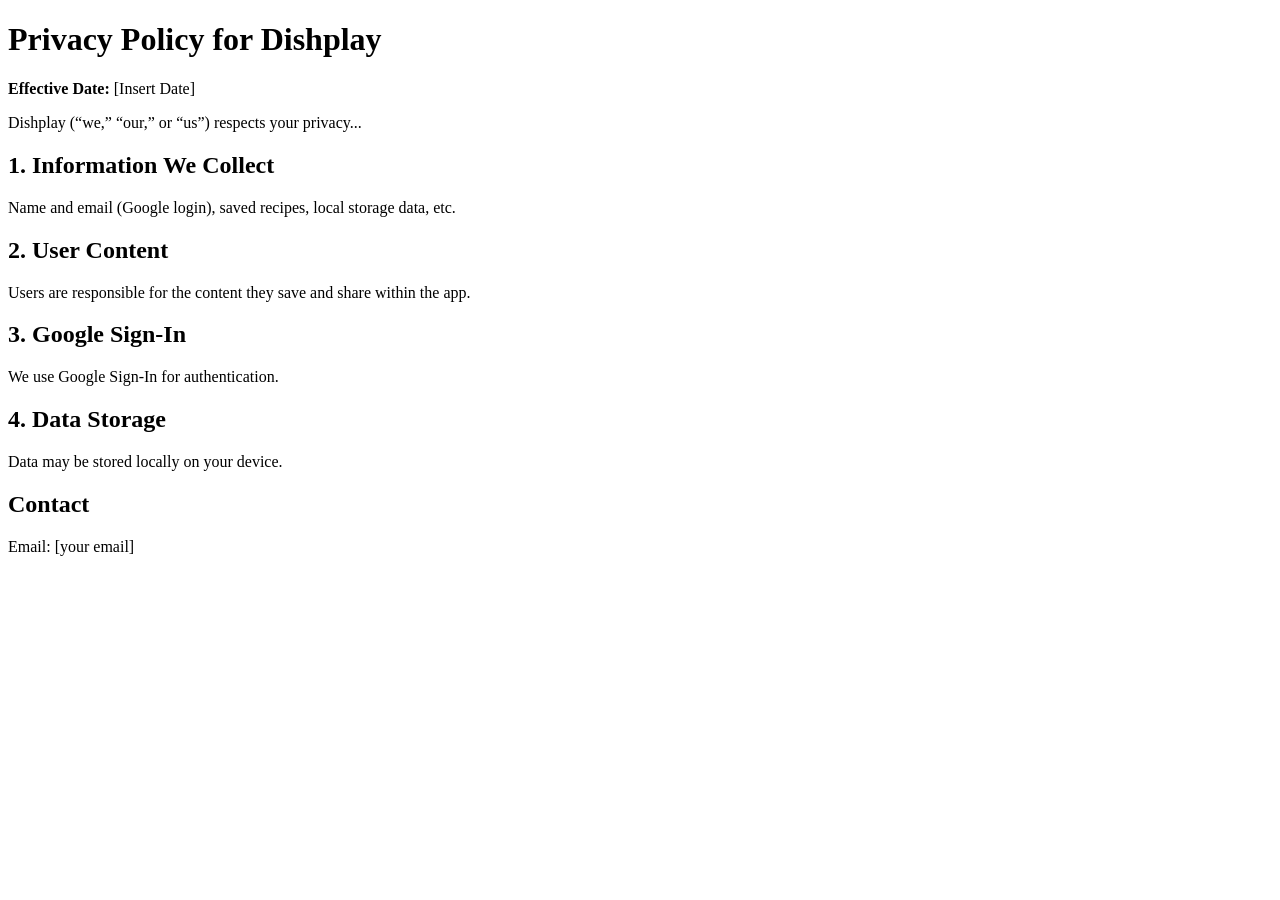
==== index.html @ d3bc3249 "Create index.html" ====
<!DOCTYPE html>
<html lang="en">
<head>
  <meta charset="UTF-8">
  <title>Dishplay Privacy Policy</title>
</head>
<body>
  <h1>Privacy Policy for Dishplay</h1>
  <p><strong>Effective Date:</strong> [Insert Date]</p>

  <p>Dishplay (“we,” “our,” or “us”) respects your privacy...</p>

  <h2>1. Information We Collect</h2>
  <p>Name and email (Google login), saved recipes, local storage data, etc.</p>

  <h2>2. User Content</h2>
  <p>Users are responsible for the content they save and share within the app.</p>

  <h2>3. Google Sign-In</h2>
  <p>We use Google Sign-In for authentication.</p>

  <h2>4. Data Storage</h2>
  <p>Data may be stored locally on your device.</p>

  <h2>Contact</h2>
  <p>Email: [your email]</p>
</body>
</html>
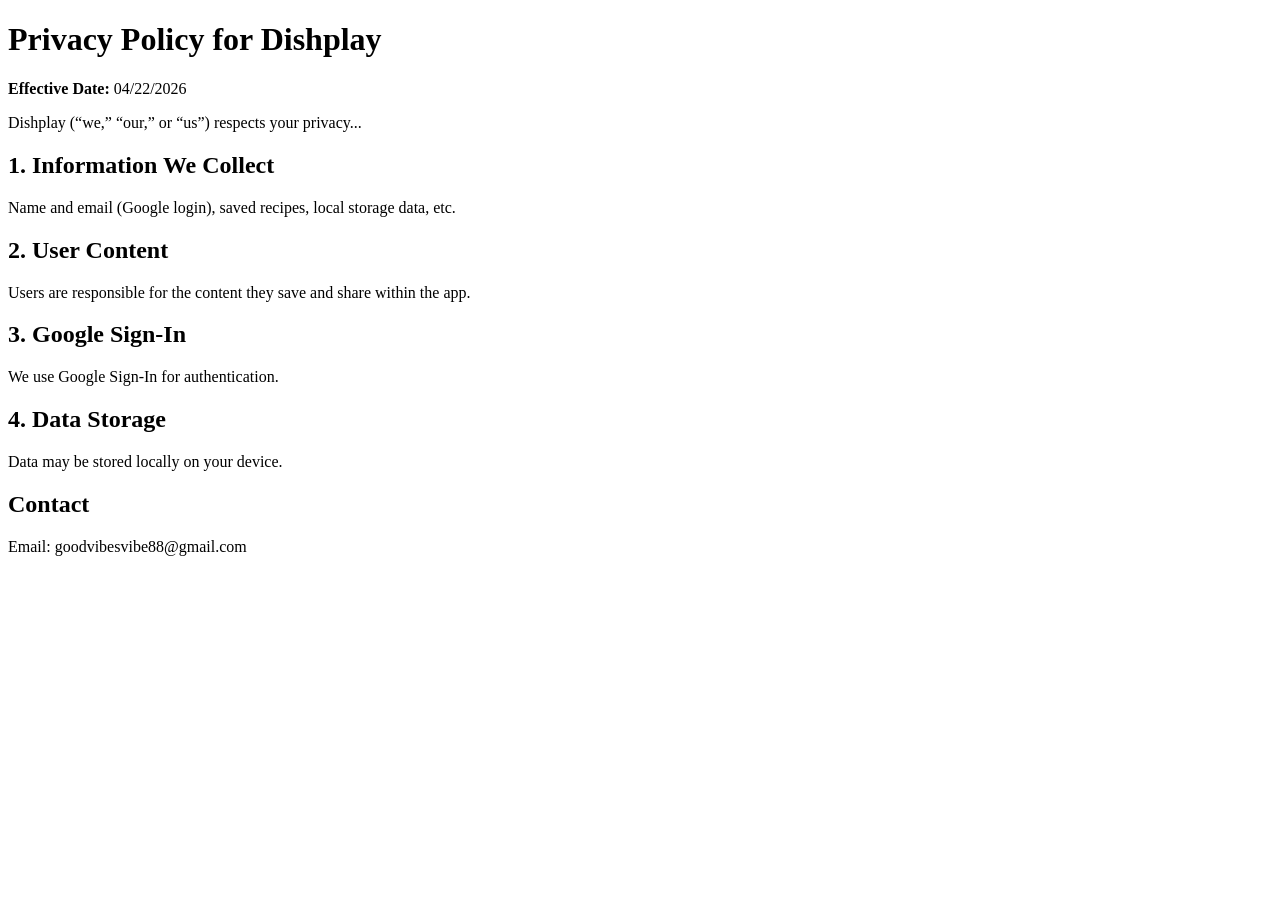
==== commit a91baf32: "Update index.html" ====
--- a/index.html
+++ b/index.html
@@ -6,7 +6,7 @@
 </head>
 <body>
   <h1>Privacy Policy for Dishplay</h1>
-  <p><strong>Effective Date:</strong> [Insert Date]</p>
+  <p><strong>Effective Date:</strong> 04/22/2026 </p>
 
   <p>Dishplay (“we,” “our,” or “us”) respects your privacy...</p>
 
@@ -23,6 +23,6 @@
   <p>Data may be stored locally on your device.</p>
 
   <h2>Contact</h2>
-  <p>Email: [your email]</p>
+  <p>Email: goodvibesvibe88@gmail.com</p>
 </body>
 </html>
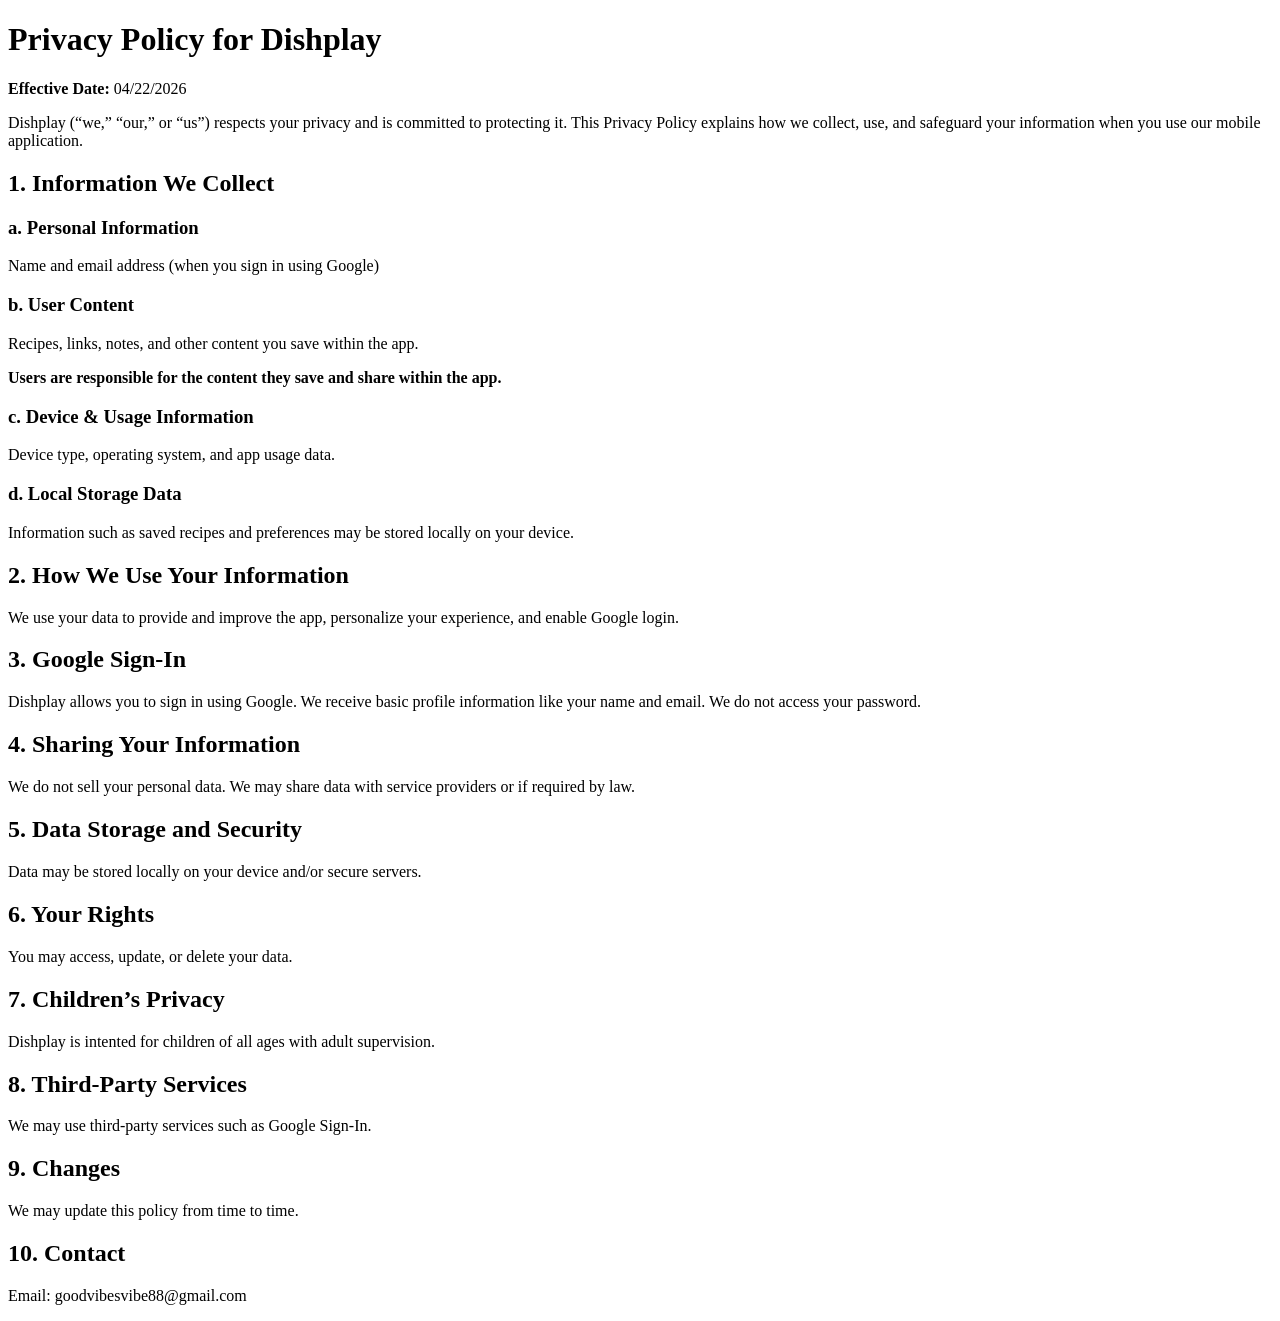
==== commit 862749c5: "Update index.html" ====
--- a/index.html
+++ b/index.html
@@ -5,24 +5,53 @@
   <title>Dishplay Privacy Policy</title>
 </head>
 <body>
-  <h1>Privacy Policy for Dishplay</h1>
-  <p><strong>Effective Date:</strong> 04/22/2026 </p>
 
-  <p>Dishplay (“we,” “our,” or “us”) respects your privacy...</p>
+<h1>Privacy Policy for Dishplay</h1>
+<p><strong>Effective Date:</strong> 04/22/2026</p>
 
-  <h2>1. Information We Collect</h2>
-  <p>Name and email (Google login), saved recipes, local storage data, etc.</p>
+<p>Dishplay (“we,” “our,” or “us”) respects your privacy and is committed to protecting it. This Privacy Policy explains how we collect, use, and safeguard your information when you use our mobile application.</p>
 
-  <h2>2. User Content</h2>
-  <p>Users are responsible for the content they save and share within the app.</p>
+<h2>1. Information We Collect</h2>
 
-  <h2>3. Google Sign-In</h2>
-  <p>We use Google Sign-In for authentication.</p>
+<h3>a. Personal Information</h3>
+<p>Name and email address (when you sign in using Google)</p>
 
-  <h2>4. Data Storage</h2>
-  <p>Data may be stored locally on your device.</p>
+<h3>b. User Content</h3>
+<p>Recipes, links, notes, and other content you save within the app.</p>
+<p><strong>Users are responsible for the content they save and share within the app.</strong></p>
 
-  <h2>Contact</h2>
-  <p>Email: goodvibesvibe88@gmail.com</p>
+<h3>c. Device & Usage Information</h3>
+<p>Device type, operating system, and app usage data.</p>
+
+<h3>d. Local Storage Data</h3>
+<p>Information such as saved recipes and preferences may be stored locally on your device.</p>
+
+<h2>2. How We Use Your Information</h2>
+<p>We use your data to provide and improve the app, personalize your experience, and enable Google login.</p>
+
+<h2>3. Google Sign-In</h2>
+<p>Dishplay allows you to sign in using Google. We receive basic profile information like your name and email. We do not access your password.</p>
+
+<h2>4. Sharing Your Information</h2>
+<p>We do not sell your personal data. We may share data with service providers or if required by law.</p>
+
+<h2>5. Data Storage and Security</h2>
+<p>Data may be stored locally on your device and/or secure servers.</p>
+
+<h2>6. Your Rights</h2>
+<p>You may access, update, or delete your data.</p>
+
+<h2>7. Children’s Privacy</h2>
+<p>Dishplay is intented for children of all ages with adult supervision.</p>
+
+<h2>8. Third-Party Services</h2>
+<p>We may use third-party services such as Google Sign-In.</p>
+
+<h2>9. Changes</h2>
+<p>We may update this policy from time to time.</p>
+
+<h2>10. Contact</h2>
+<p>Email: goodvibesvibe88@gmail.com</p>
+
 </body>
 </html>
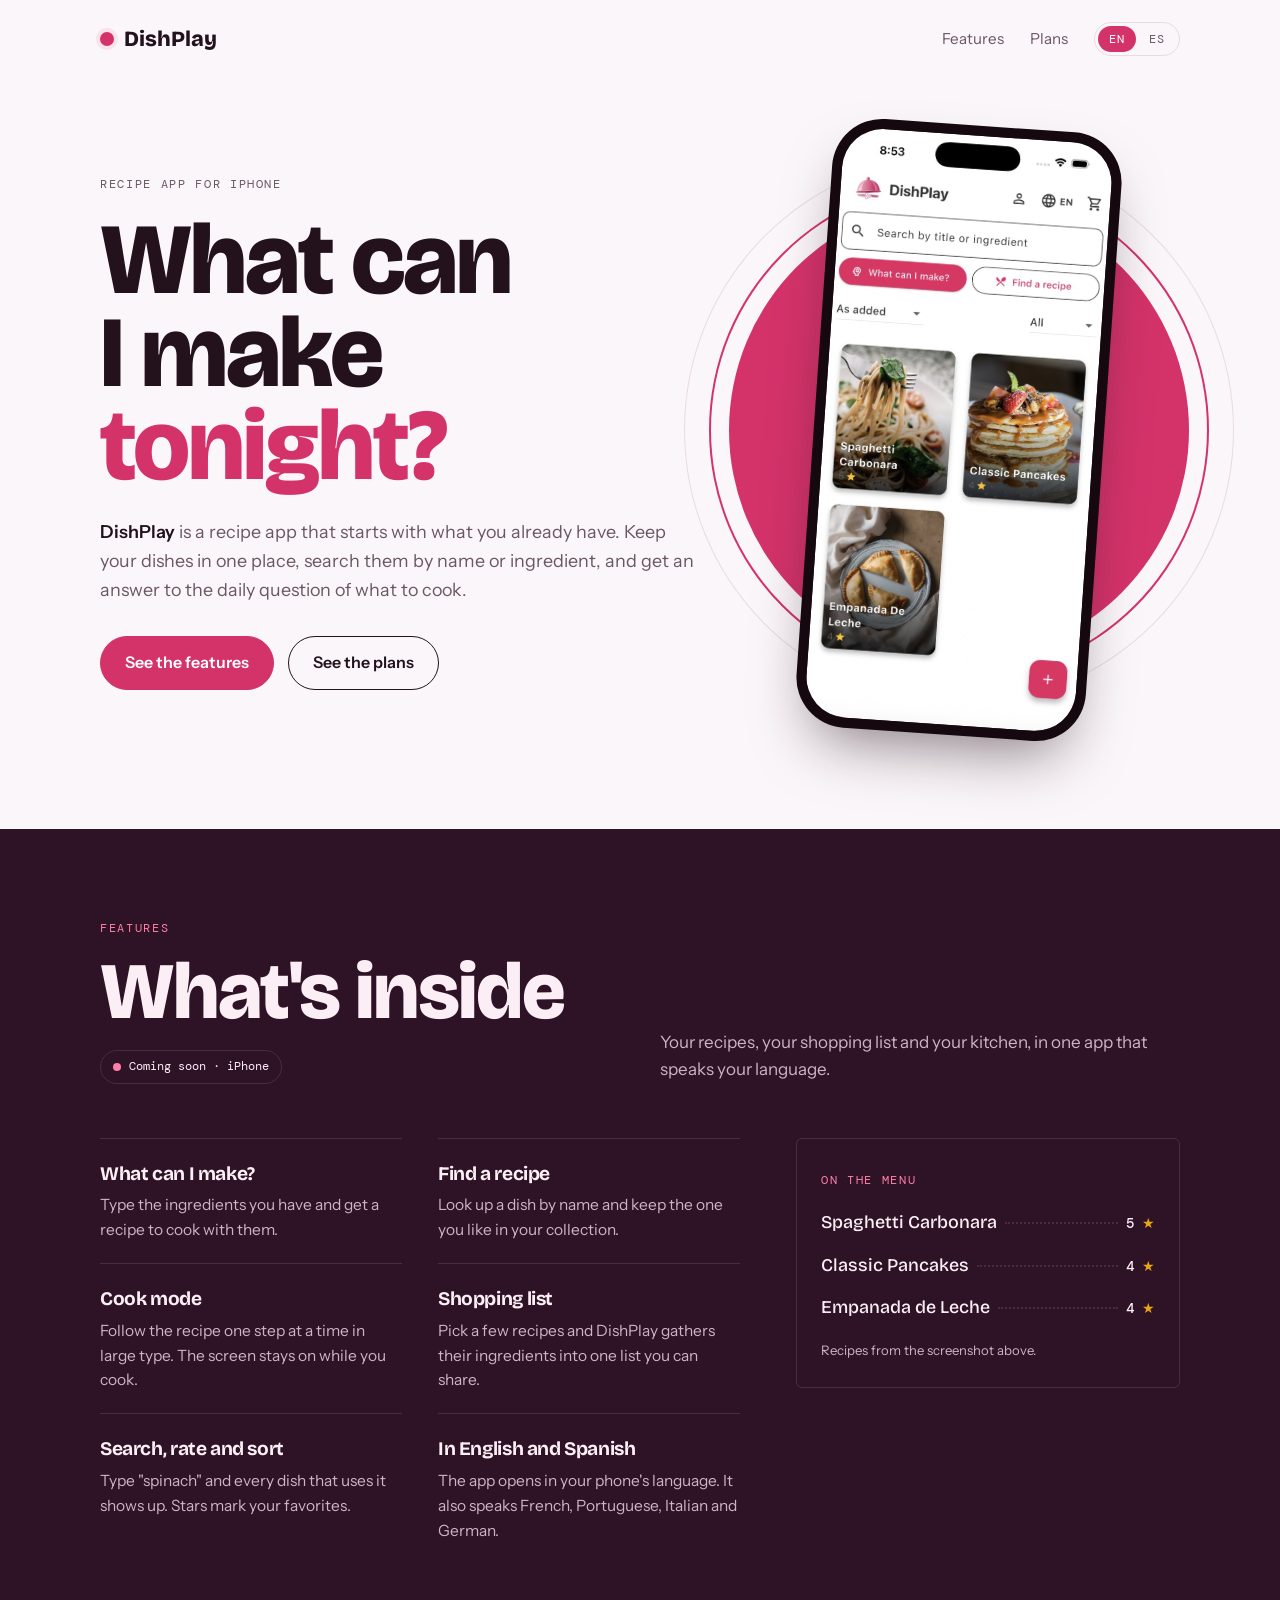
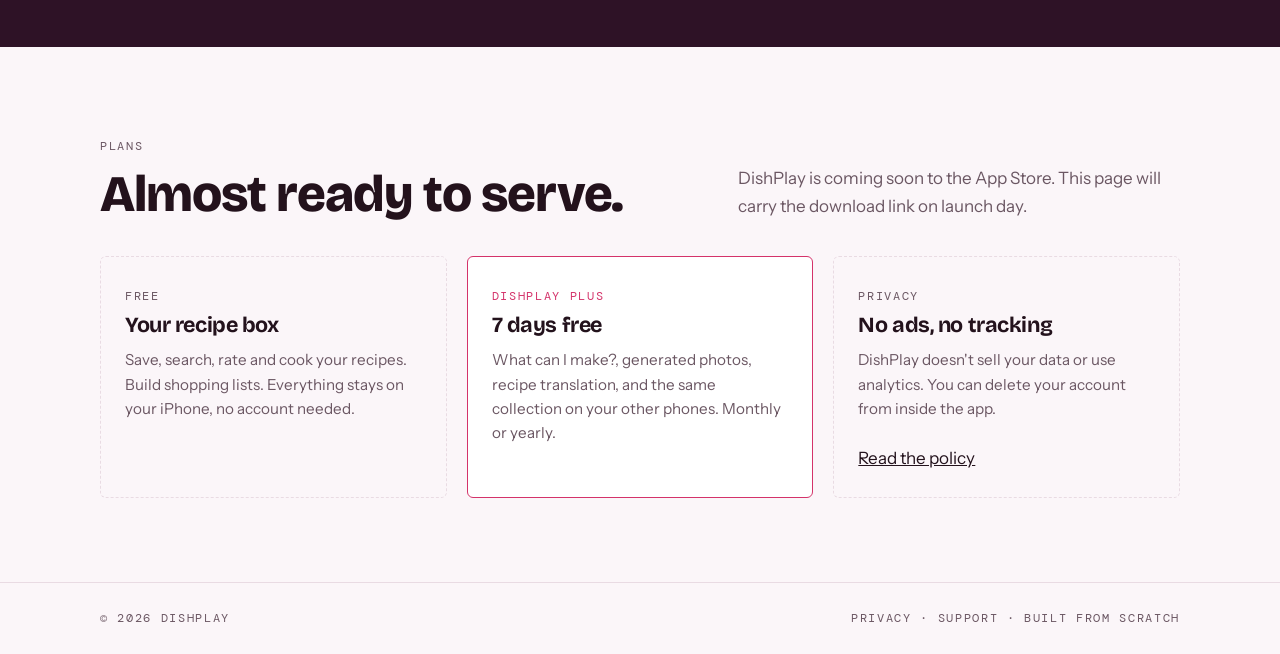
==== commit e033c7e9: "Replace old privacy page with the DishPlay website Home, privacy and support pages in English and Sp" ====
--- a/index.html
+++ b/index.html
@@ -1,57 +1,256 @@
-<!DOCTYPE html>
+<!doctype html>
 <html lang="en">
 <head>
-  <meta charset="UTF-8">
-  <title>Dishplay Privacy Policy</title>
+<meta charset="utf-8">
+<meta name="viewport" content="width=device-width,initial-scale=1,viewport-fit=cover">
+<title>DishPlay: what can I make tonight?</title>
+<meta name="description" content="DishPlay is a bilingual recipe app for iPhone. Keep your dishes in one place, turn the ingredients you have into a recipe, and cook step by step in English or Spanish.">
+<meta property="og:type" content="website">
+<meta property="og:title" content="DishPlay: what can I make tonight?">
+<meta property="og:description" content="A recipe app for iPhone that starts with what you already have. In English and Spanish.">
+<meta property="og:image" content="dishplay.jpg">
+<meta name="twitter:card" content="summary_large_image">
+<meta name="theme-color" content="#D4336A">
+<link rel="icon" type="image/png" href="icon.png">
+<link rel="apple-touch-icon" href="icon.png">
+<link rel="preconnect" href="https://fonts.googleapis.com">
+<link rel="stylesheet" href="https://fonts.googleapis.com/css2?family=Bricolage+Grotesque:opsz,wght@12..96,500;12..96,700;12..96,800&family=Instrument+Sans:wght@400;500;600&family=DM+Mono:wght@400;500&display=swap">
+<style>
+html{scroll-padding-top:env(safe-area-inset-top,0px)}
+body{margin:0;padding:0}
+img{max-width:100%}
+[hidden]{display:none!important}
+</style>
+<style>
+/* Layout: a kitchen pass. Hero plates the phone on a rim-ringed plate; a dark plum band serves the featured app; open tickets wait below. */
+:root{
+  --bg:#FBF6F9; --surface:#FFFFFF; --ink:#23121C; --muted:#6B5763; --line:#E9DBE3;
+  --accent:#D4336A; --accent-soft:#FBE3EC; --on-accent:#FFFFFF; --star:#E9A70F;
+  --band:#2E1226; --band-ink:#FBEFF5; --band-muted:#CDB3C3; --band-line:#4D2A43; --band-accent:#FF7FA8;
+  --bezel:#15090F;
+  --display:"Bricolage Grotesque","Arial Narrow",system-ui,sans-serif;
+  --body:"Instrument Sans",system-ui,-apple-system,"Segoe UI",sans-serif;
+  --mono:"DM Mono",ui-monospace,Menlo,monospace;
+}
+@media (prefers-color-scheme: dark){ :root:not([data-theme="light"]){
+  --bg:#160B13; --surface:#21131C; --ink:#F7ECF2; --muted:#B79FAE; --line:#3A2633;
+  --accent:#F0588A; --accent-soft:#3A1528; --on-accent:#1B0A12; --star:#F5BD3A;
+  --band:#26101F; --band-ink:#FBEFF5; --band-muted:#C9AEBE; --band-line:#45263B; --band-accent:#FF7FA8;
+  --bezel:#070305; color-scheme:dark } }
+:root[data-theme="dark"]{
+  --bg:#160B13; --surface:#21131C; --ink:#F7ECF2; --muted:#B79FAE; --line:#3A2633;
+  --accent:#F0588A; --accent-soft:#3A1528; --on-accent:#1B0A12; --star:#F5BD3A;
+  --band:#26101F; --band-ink:#FBEFF5; --band-muted:#C9AEBE; --band-line:#45263B; --band-accent:#FF7FA8;
+  --bezel:#070305; color-scheme:dark }
+
+*{box-sizing:border-box}
+body{background:var(--bg);color:var(--ink);font-family:var(--body);font-size:17px;line-height:1.6;-webkit-font-smoothing:antialiased}
+a{color:inherit}
+a:focus-visible{outline:3px solid var(--accent);outline-offset:3px;border-radius:6px}
+.wrap{max-width:1120px;margin-inline:auto;padding-left:max(20px,env(safe-area-inset-left,0px));padding-right:max(20px,env(safe-area-inset-right,0px))}
+.label{font-family:var(--mono);font-size:.74rem;letter-spacing:.14em;text-transform:uppercase;color:var(--muted)}
+h1,h2,h3{font-family:var(--display);text-wrap:balance;margin:0;letter-spacing:-.02em}
+
+/* nav */
+.nav{display:flex;align-items:center;justify-content:space-between;gap:16px;padding-block:22px;flex-wrap:wrap}
+.mark{font-family:var(--display);font-weight:800;font-size:1.35rem;text-decoration:none;display:flex;align-items:center;gap:10px}
+.mark i{width:14px;height:14px;border-radius:50%;background:var(--accent);box-shadow:0 0 0 4px var(--accent-soft)}
+.nav ul{display:flex;gap:26px;list-style:none;margin:0;padding:0;font-size:.95rem}
+.nav ul a{text-decoration:none;color:var(--muted)}
+.nav ul a:hover{color:var(--accent)}
+
+/* hero */
+.hero{display:grid;grid-template-columns:1.15fr .85fr;gap:40px;align-items:center;padding-block:36px 84px}
+.hero > *{min-width:0}
+.hero h1{font-size:clamp(2.9rem,8.2vw,6.3rem);line-height:.92;font-weight:800;margin-block:18px 26px}
+.hero h1 em{font-style:normal;color:var(--accent)}
+.hero p{max-width:34em;color:var(--muted);font-size:1.12rem;margin:0}
+.hero p strong{color:var(--ink);font-weight:600}
+.cta{display:flex;gap:14px;flex-wrap:wrap;margin-top:32px}
+.btn{font-weight:600;text-decoration:none;padding:13px 24px;border-radius:999px;border:1.5px solid var(--ink);font-size:1rem;transition:transform .15s}
+.btn:hover{transform:translateY(-2px)}
+.btn.fill{background:var(--accent);border-color:var(--accent);color:var(--on-accent)}
+
+.plate{position:relative;display:grid;place-items:center;padding-block:10px}
+.plate::before{content:"";position:absolute;width:min(108%,460px);aspect-ratio:1;border-radius:50%;
+  background:var(--accent);box-shadow:0 0 0 18px var(--bg),0 0 0 20px var(--accent),0 0 0 44px var(--bg),0 0 0 45px var(--line)}
+.phone{position:relative;width:min(290px,66vw);padding:10px;background:var(--bezel);border-radius:50px;transform:rotate(4deg);
+  box-shadow:0 30px 60px -20px rgba(35,18,28,.55)}
+.phone img{display:block;width:100%;aspect-ratio:643/1405;object-fit:cover;border-radius:41px}
+
+/* band */
+.band{background:var(--band);color:var(--band-ink)}
+.band .wrap{padding-block:84px}
+.band .label{color:var(--band-accent)}
+.band-head{display:grid;grid-template-columns:1fr 1fr;gap:40px;align-items:end;margin-bottom:54px}
+.band-head > *{min-width:0}
+.band h2{font-size:clamp(2.6rem,7vw,5rem);line-height:.95;font-weight:800;margin-top:14px}
+.band-head p{margin:0;color:var(--band-muted);max-width:32em}
+.chip{display:inline-flex;align-items:center;gap:8px;font-family:var(--mono);font-size:.78rem;border:1px solid var(--band-line);padding:6px 12px;border-radius:999px;margin-top:20px;color:var(--band-ink)}
+.chip::before{content:"";width:8px;height:8px;border-radius:50%;background:var(--band-accent)}
+.cols{display:grid;grid-template-columns:1.25fr .75fr;gap:56px}
+.cols > *{min-width:0}
+.feats{display:grid;grid-template-columns:1fr 1fr;gap:0 36px;list-style:none;margin:0;padding:0}
+.feats li{padding-block:20px;border-top:1px solid var(--band-line)}
+.feats h3{font-size:1.2rem;font-weight:700;margin-bottom:4px}
+.feats p{margin:0;color:var(--band-muted);font-size:.97rem}
+.menu{border:1px solid var(--band-line);border-radius:6px;padding:26px 24px;align-self:start}
+.menu ol{list-style:none;margin:16px 0 0;padding:0;display:grid;gap:14px}
+.menu li{display:flex;align-items:baseline;gap:8px;font-family:var(--display);font-weight:500;font-size:1.12rem}
+.menu li::after{content:"";order:1;flex:1;border-bottom:2px dotted var(--band-line);transform:translateY(-4px);min-width:16px}
+.menu li span{order:2;font-family:var(--mono);font-size:.9rem;white-space:nowrap}
+.menu li span b{color:var(--star);font-weight:400}
+.menu small{display:block;margin-top:18px;color:var(--band-muted);font-size:.82rem}
+
+/* prep */
+.prep{padding-block:84px}
+.sec-head{display:flex;justify-content:space-between;align-items:end;gap:24px;flex-wrap:wrap}
+.sec-head h2{font-size:clamp(2rem,5vw,3.2rem);font-weight:800;line-height:1;margin-top:10px}
+.sec-head p{margin:0;color:var(--muted);max-width:26em}
+.tickets{display:grid;grid-template-columns:repeat(3,1fr);gap:20px}
+.ticket{border:1.5px dashed var(--line);border-radius:6px;padding:24px;min-height:190px;display:flex;flex-direction:column;justify-content:space-between;gap:24px;min-width:0}
+.ticket h3{font-size:1.35rem;font-weight:700}
+.ticket p{margin:6px 0 0;color:var(--muted);font-size:.95rem}
+.ticket.live{border:1.5px solid var(--accent);background:var(--surface);text-decoration:none}
+.ticket.live .label{color:var(--accent)}
+
+/* about */
+.about{border-top:1px solid var(--line)}
+.about .wrap{padding-block:72px;display:grid;grid-template-columns:.8fr 1.2fr;gap:40px}
+.about .wrap > *{min-width:0}
+.about h2{font-size:clamp(1.8rem,4vw,2.6rem);font-weight:800;line-height:1.05;margin-top:10px}
+.about p{margin:0 0 1em;max-width:36em;color:var(--muted);font-size:1.08rem}
+.about p:first-child{color:var(--ink)}
+footer{border-top:1px solid var(--line)}
+footer .wrap{padding-block:26px;display:flex;justify-content:space-between;gap:12px;flex-wrap:wrap}
+
+@media (max-width:820px){
+  .hero,.band-head,.cols,.about .wrap{grid-template-columns:1fr}
+  .hero{padding-block:16px 96px;gap:72px}
+  .tickets{grid-template-columns:1fr}
+  .ticket{min-height:0}
+  .plate::before{width:min(92%,380px)}
+  .band .wrap,.prep{padding-block:60px}
+}
+@media (max-width:520px){ .feats{grid-template-columns:1fr} .nav ul{gap:18px} }
+@media (prefers-reduced-motion:reduce){ .btn{transition:none} }
+.nav ul{align-items:center}
+.lang{display:flex;border:1.5px solid var(--line);border-radius:999px;padding:3px;gap:2px}
+.lang button{font-family:var(--mono);font-size:.78rem;letter-spacing:.08em;border:0;background:transparent;color:var(--muted);padding:5px 11px;border-radius:999px;cursor:pointer}
+.lang button[aria-pressed="true"]{background:var(--accent);color:var(--on-accent)}
+.lang button:focus-visible{outline:3px solid var(--accent);outline-offset:2px}
+footer a{color:inherit;text-decoration:none}
+footer a:hover{color:var(--accent)}
+</style>
 </head>
 <body>
 
-<h1>Privacy Policy for Dishplay</h1>
-<p><strong>Effective Date:</strong> 04/22/2026</p>
-
-<p>Dishplay (“we,” “our,” or “us”) respects your privacy and is committed to protecting it. This Privacy Policy explains how we collect, use, and safeguard your information when you use our mobile application.</p>
-
-<h2>1. Information We Collect</h2>
-
-<h3>a. Personal Information</h3>
-<p>Name and email address (when you sign in using Google)</p>
-
-<h3>b. User Content</h3>
-<p>Recipes, links, notes, and other content you save within the app.</p>
-<p><strong>Users are responsible for the content they save and share within the app.</strong></p>
-
-<h3>c. Device & Usage Information</h3>
-<p>Device type, operating system, and app usage data.</p>
-
-<h3>d. Local Storage Data</h3>
-<p>Information such as saved recipes and preferences may be stored locally on your device.</p>
-
-<h2>2. How We Use Your Information</h2>
-<p>We use your data to provide and improve the app, personalize your experience, and enable Google login.</p>
-
-<h2>3. Google Sign-In</h2>
-<p>Dishplay allows you to sign in using Google. We receive basic profile information like your name and email. We do not access your password.</p>
-
-<h2>4. Sharing Your Information</h2>
-<p>We do not sell your personal data. We may share data with service providers or if required by law.</p>
-
-<h2>5. Data Storage and Security</h2>
-<p>Data may be stored locally on your device and/or secure servers.</p>
-
-<h2>6. Your Rights</h2>
-<p>You may access, update, or delete your data.</p>
-
-<h2>7. Children’s Privacy</h2>
-<p>Dishplay is intented for children of all ages with adult supervision.</p>
-
-<h2>8. Third-Party Services</h2>
-<p>We may use third-party services such as Google Sign-In.</p>
-
-<h2>9. Changes</h2>
-<p>We may update this policy from time to time.</p>
-
-<h2>10. Contact</h2>
-<p>Email: goodvibesvibe88@gmail.com</p>
-
-</body>
-</html>
+<header class="wrap nav">
+  <a class="mark" href="#top"><i></i>DishPlay</a>
+  <ul>
+    <li><a href="#dishplay" data-es="Funciones">Features</a></li>
+    <li><a href="#prep" data-es="Planes">Plans</a></li>
+    <li class="lang" role="group" aria-label="Language / Idioma">
+      <button type="button" id="lang-en" data-lang="en" aria-pressed="true">EN</button>
+      <button type="button" id="lang-es" data-lang="es" aria-pressed="false">ES</button>
+    </li>
+  </ul>
+</header>
+
+<main id="top">
+  <section class="wrap hero">
+    <div>
+      <span class="label" data-es="App de recetas para iPhone">Recipe app for iPhone</span>
+      <h1 data-es="¿Qué puedo preparar <em>hoy?</em>">What can I make <em>tonight?</em></h1>
+      <p data-es="<strong>DishPlay</strong> es una app de recetas que empieza con lo que ya tienes. Guarda tus platos en un solo lugar, búscalos por nombre o ingrediente y resuelve la pregunta diaria de qué cocinar."><strong>DishPlay</strong> is a recipe app that starts with what you already have. Keep your dishes in one place, search them by name or ingredient, and get an answer to the daily question of what to cook.</p>
+      <div class="cta">
+        <a class="btn fill" href="#dishplay" data-es="Ver las funciones">See the features</a>
+        <a class="btn" href="#prep" data-es="Ver los planes">See the plans</a>
+      </div>
+    </div>
+    <div class="plate">
+      <div class="phone"><img src="dishplay.jpg" data-es-alt="Pantalla de inicio de DishPlay: una barra de búsqueda, los botones What can I make y Find a recipe, y tarjetas de recetas de Spaghetti Carbonara, Classic Pancakes y Empanada de Leche" alt="DishPlay home screen: a search bar, What can I make and Find a recipe buttons, and recipe cards for Spaghetti Carbonara, Classic Pancakes and Empanada de Leche"></div>
+    </div>
+  </section>
+
+  <section class="band" id="dishplay">
+    <div class="wrap">
+      <div class="band-head">
+        <div>
+          <span class="label" data-es="Funciones">Features</span>
+          <h2 data-es="Lo que trae">What's inside</h2>
+          <span class="chip" data-es="Muy pronto · iPhone">Coming soon · iPhone</span>
+        </div>
+        <p data-es="Tus recetas, tu lista de compras y tu cocina, en una app que habla tu idioma.">Your recipes, your shopping list and your kitchen, in one app that speaks your language.</p>
+      </div>
+      <div class="cols">
+        <ul class="feats">
+          <li><h3 data-es="¿Qué puedo preparar?">What can I make?</h3><p data-es="Escribe los ingredientes que tienes y recibe una receta para cocinar con ellos.">Type the ingredients you have and get a recipe to cook with them.</p></li>
+          <li><h3 data-es="Buscar una receta">Find a recipe</h3><p data-es="Busca un plato por nombre y guarda el que te guste en tu colección.">Look up a dish by name and keep the one you like in your collection.</p></li>
+          <li><h3 data-es="Modo cocina">Cook mode</h3><p data-es="Sigue la receta paso a paso con letra grande. La pantalla no se apaga mientras cocinas.">Follow the recipe one step at a time in large type. The screen stays on while you cook.</p></li>
+          <li><h3 data-es="Lista de compras">Shopping list</h3><p data-es="Elige varias recetas y DishPlay junta sus ingredientes en una lista que puedes compartir.">Pick a few recipes and DishPlay gathers their ingredients into one list you can share.</p></li>
+          <li><h3 data-es="Busca, califica y ordena">Search, rate and sort</h3><p data-es="Escribe «espinaca» y aparecen todos los platos que la llevan. Las estrellas marcan tus favoritos.">Type "spinach" and every dish that uses it shows up. Stars mark your favorites.</p></li>
+          <li><h3 data-es="En español y en inglés">In English and Spanish</h3><p data-es="La app abre en el idioma de tu teléfono. También habla francés, portugués, italiano y alemán.">The app opens in your phone's language. It also speaks French, Portuguese, Italian and German.</p></li>
+        </ul>
+        <aside class="menu">
+          <span class="label" data-es="En el menú">On the menu</span>
+          <ol>
+            <li>Spaghetti Carbonara <span>5 <b>★</b></span></li>
+            <li>Classic Pancakes <span>4 <b>★</b></span></li>
+            <li>Empanada de Leche <span>4 <b>★</b></span></li>
+          </ol>
+          <small data-es="Recetas de la captura de arriba.">Recipes from the screenshot above.</small>
+        </aside>
+      </div>
+    </div>
+  </section>
+
+  <section class="wrap prep" id="prep">
+    <div class="sec-head">
+      <div>
+        <span class="label" data-es="Planes">Plans</span>
+        <h2 data-es="Casi listo para servir.">Almost ready to serve.</h2>
+      </div>
+      <p data-es="DishPlay llega pronto al App Store. Esta página tendrá el enlace de descarga el día del lanzamiento.">DishPlay is coming soon to the App Store. This page will carry the download link on launch day.</p>
+    </div>
+    <div class="tickets" style="margin-top:36px">
+      <div class="ticket">
+        <div><span class="label" data-es="Gratis">Free</span><h3 data-es="Tu recetario">Your recipe box</h3>
+        <p data-es="Guarda, busca, califica y cocina tus recetas. Arma listas de compras. Todo se queda en tu iPhone, sin cuenta.">Save, search, rate and cook your recipes. Build shopping lists. Everything stays on your iPhone, no account needed.</p></div>
+      </div>
+      <div class="ticket live">
+        <div><span class="label">DishPlay Plus</span><h3 data-es="7 días gratis">7 days free</h3>
+        <p data-es="¿Qué puedo preparar?, fotos generadas, traducción de recetas y la misma colección en tus otros teléfonos. Mensual o anual.">What can I make?, generated photos, recipe translation, and the same collection on your other phones. Monthly or yearly.</p></div>
+      </div>
+      <div class="ticket">
+        <div><span class="label" data-es="Privacidad">Privacy</span><h3 data-es="Sin anuncios ni rastreo">No ads, no tracking</h3>
+        <p data-es="DishPlay no vende tus datos ni usa analítica. Puedes eliminar tu cuenta desde la app.">DishPlay doesn't sell your data or use analytics. You can delete your account from inside the app.</p></div>
+        <a href="privacy/" data-es="Leer la política">Read the policy</a>
+      </div>
+    </div>
+  </section>
+</main>
+
+<footer><div class="wrap"><span class="label">© 2026 DishPlay</span><span class="label"><a href="privacy/" data-es="Privacidad">Privacy</a> · <a href="support/" data-es="Soporte">Support</a> · <span data-es="Hecho desde cero">Built from scratch</span></span></div></footer>
+
+<script>
+(function(){
+  var els = document.querySelectorAll('[data-es]');
+  els.forEach(function(el){ el.setAttribute('data-en', el.innerHTML); });
+  var img = document.querySelector('[data-es-alt]'); var altEn = img.alt;
+  function setLang(l){
+    els.forEach(function(el){ el.innerHTML = el.getAttribute(l === 'es' ? 'data-es' : 'data-en'); });
+    img.alt = l === 'es' ? img.getAttribute('data-es-alt') : altEn;
+    document.documentElement.lang = l;
+    document.title = l === 'es' ? 'DishPlay: ¿qué puedo preparar hoy?' : 'DishPlay: what can I make tonight?';
+    document.querySelectorAll('.lang button').forEach(function(b){ b.setAttribute('aria-pressed', String(b.dataset.lang === l)); });
+    try { localStorage.setItem('lang', l); } catch(e){}
+  }
+  var saved = null; try { saved = localStorage.getItem('lang'); } catch(e){}
+  var start = saved || ((navigator.language || '').toLowerCase().indexOf('es') === 0 ? 'es' : 'en');
+  if (start === 'es') setLang('es');
+  document.querySelectorAll('.lang button').forEach(function(b){ b.addEventListener('click', function(){ setLang(b.dataset.lang); }); });
+})();
+</script>
+
+</body></html>
